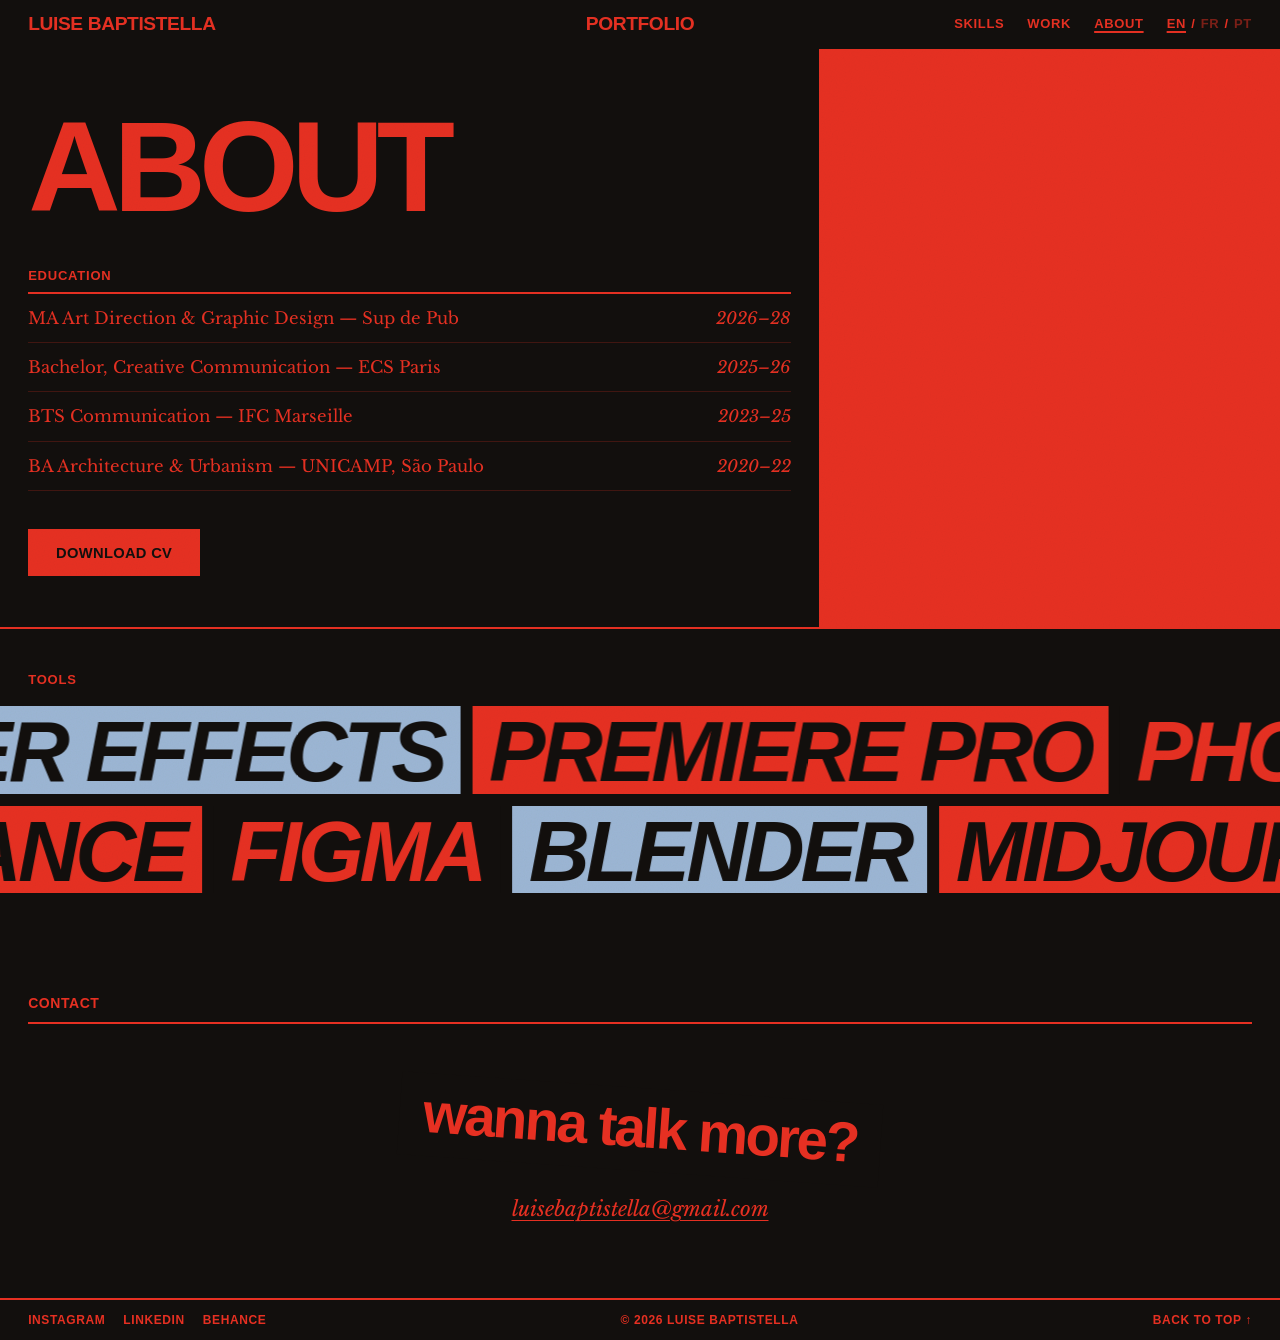
==== about.html @ b0c8f640 "Add files via upload" ====
<!doctype html>
<html lang="en">
<head>
  <meta charset="utf-8">
  <meta name="viewport" content="width=device-width, initial-scale=1">
  <title>About — Luise Baptistella</title>
  <meta name="description" content="Portfolio of Luise Baptistella, creative director & designer: brand identity, art direction, motion design and social content.">
  <meta name="theme-color" content="#120F0D">
  <link rel="preconnect" href="https://fonts.googleapis.com">
  <link rel="preconnect" href="https://fonts.gstatic.com" crossorigin>
  <link href="https://fonts.googleapis.com/css2?family=Libre+Baskerville:ital,wght@0,400;0,700;1,400&display=swap" rel="stylesheet">
  <!-- Switzer Black: free Helvetica-style grotesk (Fontshare, free for commercial use) -->
  <link href="https://api.fontshare.com/v2/css?f[]=switzer@900,901&display=swap" rel="stylesheet">
  <link rel="stylesheet" href="styles.css">
</head>
<body class="page" data-title-key="meta.title.about">
  <a class="skip" href="#main" data-i18n="skip">Skip to content</a>

  <!-- ============ HEADER ============ -->
  <header class="nav is-solid" id="top">
    <a class="nav__logo" href="index.html">Luise Baptistella</a>
    <span class="nav__title" data-i18n="nav.portfolio">Portfolio</span>
    <div class="nav__right">
      <button class="nav__menu" type="button" aria-expanded="false" aria-controls="nav-links"><span data-i18n="nav.menu">Menu</span> <span class="nav__burger" aria-hidden="true"></span></button>
      <nav class="nav__links" id="nav-links" aria-label="Main">
        <a href="index.html#skills" data-i18n="nav.skills">Skills</a>
        <a href="index.html#work" data-i18n="nav.work">Work</a>
        <a href="about.html" data-i18n="nav.about" aria-current="page">About</a>
        <span class="nav__lang" role="group" aria-label="Language / Langue / Idioma">
          <button type="button" data-lang="en" aria-pressed="true">EN</button><span aria-hidden="true">/</span><button type="button" data-lang="fr" aria-pressed="false">FR</button><span aria-hidden="true">/</span><button type="button" data-lang="pt" aria-pressed="false">PT</button>
        </span>
      </nav>
    </div>
  </header>

  <main id="main">

    <!-- ============ ABOUT (black, full width) ============ -->
    <section class="about about--page" id="about" aria-labelledby="about-title">
      <div class="about__main">
        <div class="about__text">
          <h1 class="about__title" id="about-title" data-i18n="about.title">About</h1>
          <div class="about__edu">
            <h3 data-i18n="about.edu">Education</h3>
            <ul>
              <li><span><span data-i18n="edu.master">MA Art Direction &amp; Graphic Design</span> — Sup de Pub</span><span>2026–28</span></li>
              <li><span><span data-i18n="edu.bachelor">Bachelor, Creative Communication</span> — ECS Paris</span><span>2025–26</span></li>
              <li><span>BTS Communication — IFC Marseille</span><span>2023–25</span></li>
              <li><span><span data-i18n="edu.licence">BA Architecture &amp; Urbanism</span> — UNICAMP, São Paulo</span><span>2020–22</span></li>
            </ul>
          </div>
          <a class="pill pill--paper" href="assets/cv-luise-baptistella.pdf" download data-i18n="about.cv">Download CV</a>
        </div>
        <figure class="about__media">
          <video class="about__video" src="assets/about.mp4" poster="assets/about.jpg" autoplay muted loop playsinline preload="metadata" aria-label="Luise Baptistella"></video>
        </figure>
      </div>

      <div class="tools">
        <h3 class="tools__label" data-i18n="about.tools">Tools</h3>
        <div class="marquee tools__row" data-marquee="left">
          <ul class="marquee__track" aria-label="Design &amp; video">
            <li><span class="tag tag--1">After Effects</span></li>
            <li><span class="tag tag--2">Premiere Pro</span></li>
            <li><span class="tag tag--3">Photoshop</span></li>
            <li><span class="tag tag--5">Illustrator</span></li>
            <li><span class="tag tag--2">InDesign</span></li>
            <li><span class="tag tag--4">DaVinci</span></li>
          </ul>
        </div>
        <div class="marquee tools__row" data-marquee="right">
          <ul class="marquee__track" aria-label="3D &amp; AI">
            <li><span class="tag tag--3">Figma</span></li>
            <li><span class="tag tag--1">Blender</span></li>
            <li><span class="tag tag--2">Midjourney</span></li>
            <li><span class="tag tag--4">Higgsfield</span></li>
            <li><span class="tag tag--5">Nano Banana</span></li>
            <li><span class="tag tag--3">Kling</span></li>
            <li><span class="tag tag--2">Seedance</span></li>
          </ul>
        </div>
      </div>
    </section>

    <!-- ============ CONTACT ============ -->
    <section class="contact" id="contact" aria-labelledby="contact-title">
      <div class="section-head">
        <h2 id="contact-title" data-i18n="contact.title">Contact</h2>
      </div>
      <div class="contact__cta">
        <a class="contact__card" href="contact.html" data-i18n="contact.cta">wanna talk more?</a>
        <a class="contact__mail" href="mailto:luisebaptistella@gmail.com">luisebaptistella@gmail.com</a>
      </div>
    </section>
  </main>

  <footer class="footer">
    <nav class="footer__social" aria-label="Social">
      <a href="https://www.instagram.com/coloredbylou/">Instagram</a>
      <a href="https://www.linkedin.com/in/luisebaptistella/">LinkedIn</a>
      <a href="https://www.behance.net/luisebaptist">Behance</a>
    </nav>
    <span>© 2026 Luise Baptistella</span>
    <a href="#top" data-i18n="footer.top">Back to top ↑</a>
  </footer>

  <script src="i18n.js"></script>
  <script src="projects.js"></script>
  <script src="script.js"></script>
</body>
</html>
---- styles.css ----
/* =========================================================
   Tokens
   ========================================================= */

:root {
  --bg: #120F0D;        /* page background (black) */
  --ink: #120F0D;       /* black */
  --light: #E63022;     /* red-orange: text on dark, light panels */
  --accent: #9CB6D4;    /* light blue, the one accent: hovers, active states, logo band */

  --display: "Switzer", "Helvetica Neue", Helvetica, Arial, sans-serif;   /* always weight 900 */
  --text: "Baskerville", "Libre Baskerville", "Baskerville Old Face", Georgia, serif;

  --pad: clamp(16px, 2.2vw, 32px);
  --ease: cubic-bezier(.7, 0, .2, 1);
}

*, *::before, *::after { box-sizing: border-box; }

html { scroll-behavior: smooth; -webkit-text-size-adjust: 100%; overflow-x: clip; }

body {
  margin: 0;
  background: var(--bg);
  color: var(--light);
  font-family: var(--text);
  font-size: 18px;
  line-height: 1.45;
  -webkit-font-smoothing: antialiased;
  overflow-x: clip;
}

/* Paper grain over everything */
body::after {
  content: "";
  position: fixed;
  inset: 0;
  z-index: 100;
  pointer-events: none;
  opacity: .07;
  mix-blend-mode: multiply;
  background-image: url("data:image/svg+xml;utf8,<svg xmlns='http://www.w3.org/2000/svg' width='180' height='180'><filter id='n'><feTurbulence type='fractalNoise' baseFrequency='.85' numOctaves='2' stitchTiles='stitch'/></filter><rect width='100%' height='100%' filter='url(%23n)'/></svg>");
}

a { color: inherit; }
figure { margin: 0; }
svg { display: block; }

:focus-visible { outline: 3px solid var(--accent); outline-offset: 3px; }

.skip { position: absolute; left: -9999px; }
.skip:focus { left: 16px; top: 16px; z-index: 200; background: var(--ink); color: var(--light); padding: 8px 12px; }

/* Shared bits ------------------------------------------- */
/* Small italic number before a title: only the skill page uses it now (the home page dropped its numbers) */
.kicker {
  font: italic 400 16px/1 var(--text);
  letter-spacing: 0;
  text-transform: none;
}

.section-head {
  display: flex;
  justify-content: space-between;
  align-items: baseline;
  gap: 16px;
  padding-bottom: 12px;
  border-bottom: 2px solid var(--light);
}
.section-head h2 {
  display: flex;
  align-items: baseline;
  gap: .9em;
  margin: 0;
  font: 900 14px/1 var(--display);
  letter-spacing: .04em;
  text-transform: uppercase;
}

.only-touch { display: none; }
@media (hover: none), (pointer: coarse), (max-width: 760px) {
  .only-fine { display: none; }
  .only-touch { display: inline; }
}

.pill {
  display: inline-flex;
  align-items: center;
  gap: .6em;
  padding: 1.15em 1.9em 1.05em;
  border: 0;
  background: var(--ink);
  color: var(--light);
  font: 900 clamp(14px, 1.15vw, 17px)/1 var(--display);
  letter-spacing: .02em;
  text-transform: uppercase;
  text-decoration: none;
  cursor: pointer;
  transition: background-color .2s, color .2s, transform .3s var(--ease);
}
.pill:hover { background: var(--accent); color: var(--ink); transform: translateY(-2px); }
.pill--paper { background: var(--light); color: var(--ink); }

/* =========================================================
   Header
   ========================================================= */
/* One row: name left, PORTFOLIO centred, links right. See-through at the very top
   of the opening; as soon as the page scrolls the bar turns ink (.is-solid). */
.nav {
  position: fixed;
  top: 0;
  left: 0;
  right: 0;
  z-index: 50;
  display: grid;
  grid-template-columns: 1fr auto 1fr;
  align-items: center;
  gap: 16px;
  padding: clamp(16px, 1.8vw, 26px) var(--pad);
  border-bottom: 2px solid transparent;
  color: var(--light);
  font: 900 clamp(13px, 1vw, 15px)/1 var(--display);
  letter-spacing: .05em;
  text-transform: uppercase;
  transition: background-color .3s, border-color .3s, padding .3s;
}
.nav.is-solid { padding-block: 14px; background: var(--ink); border-bottom-color: var(--ink); }

.nav__logo,
.nav__title {
  font-size: clamp(16px, 1.5vw, 22px);
  letter-spacing: -.02em;
  white-space: nowrap;
}
.nav__logo { justify-self: start; color: inherit; text-decoration: none; }
.nav__title { justify-self: center; }
.nav__right { justify-self: end; }
/* The opening's title already says this: back once it has scrolled away or the phone menu opens */
.nav__logo,
.nav__title { transition: opacity .3s, visibility .3s; }
body:has(.opening) .nav:not(.is-past-opening):not(.is-open) .nav__logo,
body:has(.opening) .nav:not(.is-past-opening):not(.is-open) .nav__title { opacity: 0; visibility: hidden; }

.nav__links { display: flex; align-items: center; gap: clamp(14px, 1.8vw, 30px); }
.nav__links a { color: inherit; text-decoration: none; white-space: nowrap; }
.nav__links a:hover,
.nav__links a[aria-current="page"],
.nav__logo:hover { text-decoration: underline; text-decoration-thickness: 2px; text-underline-offset: .25em; }

.nav__lang { display: flex; align-items: center; gap: .4em; }
.nav__lang button {
  padding: 0;
  border: 0;
  background: none;
  color: inherit;
  font: inherit;
  letter-spacing: inherit;
  opacity: .5;
  cursor: pointer;
}
.nav__lang button[aria-pressed="true"] { opacity: 1; text-decoration: underline; text-decoration-thickness: 2px; text-underline-offset: .25em; }
.nav__lang button:hover { opacity: 1; }

/* Phone: links move into a full-screen red menu */
.nav__menu {
  display: none;
  align-items: center;
  gap: 10px;
  padding: 6px 0;
  border: 0;
  background: none;
  color: inherit;
  font: inherit;
  letter-spacing: inherit;
  text-transform: inherit;
  cursor: pointer;
}
.nav__burger { position: relative; width: 16px; height: 8px; border-block: 2.5px solid currentColor; transition: transform .3s var(--ease); }
.nav.is-open .nav__burger { transform: rotate(90deg); }

/* =========================================================
   Hero
   ========================================================= */
.sr-only {
  position: absolute;
  width: 1px;
  height: 1px;
  overflow: hidden;
  clip-path: inset(50%);
  white-space: nowrap;
}

/* Opening: 16:9 light that follows the cursor (opening.js). Its colours come from the
   reference image, not the site palette. The background is the still frame without WebGL. */
.opening {
  position: relative;
  container-type: inline-size;   /* the title is sized from this frame's width */
  aspect-ratio: 16 / 9;
  overflow: hidden;
  background:
    radial-gradient(82% 62% at 50% 100%, #d14526 72%, transparent 100%),
    linear-gradient(to top, #bb352a, transparent 20%),
    linear-gradient(102deg, transparent 47%, #b56933 53%, transparent 58%),
    var(--ink);
}
.opening__light { position: absolute; inset: 0; display: block; width: 100%; height: 100%; }
/* Darkens behind the header so it reads when the band passes under it */
.opening::after {
  content: "";
  position: absolute;
  inset: 0 0 auto;
  height: calc(var(--nav-h, 60px) * 1.6);
  background: linear-gradient(to bottom, rgb(18 15 13 / .8), transparent);
  pointer-events: none;
}
/* LUISE centred over BAPTISTELLA, at the same size. BAPTISTELLA's letters run from one edge of the
   frame to the other and stand on the bottom edge, so its black runs into the page. opening.js keeps
   light behind them. Read from rendered pixels, in em: BAPTISTELLA's letters are 6.0783 wide; .0167 is
   the baseline to the line box's bottom; the shifts centre the letters, not their spacing. */
.opening__title {
  position: absolute;
  left: 0;
  right: 0;
  bottom: calc(-.0167em - 1px);
  display: flex;
  flex-direction: column;
  align-items: center;
  margin: 0;
  color: var(--ink);
  font: 900 calc(100vw / 6.0783)/.76 var(--display);
  font-size: calc(100cqw / 6.0783);
  letter-spacing: -.05em;
  text-transform: uppercase;
  white-space: nowrap;
  pointer-events: none;
}
.opening__title span { transform: translateX(-.0497em); }
.opening__title span:first-of-type { transform: translateX(-.032em); }

/* Full-screen showreel, edge to edge. Not on the page for now: the opening took its place */
.hero { height: 100vh; height: 100svh; }
.reel { height: 100%; }
.reel__screen {
  position: relative;
  height: 100%;
  overflow: hidden;
  background: var(--ink);
  color: var(--light);
}
.reel__video { position: absolute; inset: 0; width: 100%; height: 100%; object-fit: cover; }
/* Placeholder until the showreel goes in: drifting stripes and a playhead */
.reel__stripes {
  position: absolute;
  inset: 0;
  background: repeating-linear-gradient(115deg, transparent 0 46px, rgb(230 48 34 / .08) 46px 48px);
  animation: drift 20s linear infinite;
}
@keyframes drift { to { background-position: 530px 0; } }
.reel__playhead {
  position: absolute;
  top: 0;
  bottom: 0;
  left: 0;
  width: 3px;
  background: var(--accent);
  animation: scrub 9s var(--ease) infinite alternate;
}
@keyframes scrub { from { left: 6%; } to { left: 94%; } }
/* Darkens the top (header) and bottom (title) so white text reads over any frame */
.reel__screen::after {
  content: "";
  position: absolute;
  inset: 0;
  background: linear-gradient(to bottom, rgb(18 15 13 / .55) 0, transparent 18%, transparent 58%, rgb(18 15 13 / .75) 100%);
  pointer-events: none;
}
.reel__bottom {
  position: absolute;
  z-index: 1;
  inset: auto var(--pad) clamp(24px, 3vw, 48px);
  display: flex;
  justify-content: space-between;
  align-items: flex-end;
  gap: 24px;
}
.reel__title {
  margin: 0;
  font: 900 clamp(44px, 9vw, 160px)/.8 var(--display);
  letter-spacing: -.05em;
  text-transform: uppercase;
}
.reel__title em {
  display: block;
  margin-top: .35em;
  font: italic 400 clamp(16px, 1.6vw, 26px)/1 var(--text);
  letter-spacing: 0;
  text-transform: none;
}

/* =========================================================
   Skills list + floating project preview
   ========================================================= */
.skills { padding: clamp(80px, 11vw, 170px) var(--pad) clamp(60px, 8vw, 120px); }

.skills__list {
  position: relative;
  z-index: 2;            /* text sits above the floating card */
  margin: 0;
  padding: 0;
  list-style: none;
}
.skill {
  display: grid;
  grid-template-columns: clamp(32px, 4vw, 64px) 1fr auto;
  align-items: center;
  gap: 16px;
  padding: .14em 0 .08em;
  border-bottom: 2px solid var(--light);
  color: var(--light);
  font-size: clamp(2.4rem, 6.4vw, 7rem);
  text-decoration: none;
  transition: color .25s;
}
.skill:focus-visible { outline-offset: -3px; }
.skill__num { font: italic 400 clamp(14px, 1.2vw, 18px)/1 var(--text); }
.skill__name {
  font-family: var(--display);
  font-weight: 900;
  line-height: .95;
  letter-spacing: -.045em;
  transition: transform .45s var(--ease);
}
.skill__proj {
  font: italic 400 clamp(14px, 1.2vw, 18px)/1.2 var(--text);
  text-align: right;
  clip-path: inset(0 0 100% 0);
  transform: translateY(.6em);
  transition: clip-path .4s var(--ease), transform .4s var(--ease);
}

.skills__list.has-active .skill { color: rgb(230 48 34 / .3); }
.skills__list .skill.is-active { color: var(--light); }
.skill.is-active .skill__name { color: var(--accent); transform: translateX(.12em); }
.skill.is-active .skill__proj { clip-path: inset(0 0 -10% 0); transform: none; }

.preview {
  position: fixed;
  top: 0;
  left: 0;
  z-index: 1;
  width: clamp(240px, 24vw, 380px);
  aspect-ratio: 4 / 5;
  pointer-events: none;
  visibility: hidden;
  transition: visibility 0s .6s;
}
.preview.is-on { visibility: visible; transition-delay: 0s; }
.preview > .preview__card {
  position: absolute;
  inset: 0;
  clip-path: inset(100% 0 0 0);
  transition: clip-path .55s var(--ease);
}
.preview__card.is-active { clip-path: inset(0 0 0 0); }

/* Touch: the card docks bottom-right instead of following a cursor */
.preview.is-docked {
  top: auto;
  left: auto;
  right: 16px;
  bottom: 16px;
  z-index: 30;
  width: min(44vw, 240px);
  transform: none !important;
}
.preview__media { position: absolute; inset: 0; width: 100%; height: 100%; object-fit: cover; background: var(--ink); }
.preview__cap {
  position: absolute;
  left: 0;
  bottom: 0;
  padding: 6px 8px 5px;
  background: var(--ink);
  color: var(--light);
  font: 900 12px/1 var(--display);
  letter-spacing: .05em;
  text-transform: uppercase;
}

/* =========================================================
   Selected work (bordered grid)
   ========================================================= */
.work { padding: 0 var(--pad) clamp(60px, 9vw, 140px); }

.work__grid {
  display: grid;
  grid-template-columns: repeat(4, 1fr);
  gap: 2px;
  margin-top: 28px;
  border: 2px solid var(--ink);
  background: var(--ink);
}
.tile {
  display: flex;
  flex-direction: column;
  min-width: 0;
  background: var(--light);
  color: var(--ink);
  text-decoration: none;
}
.tile__head {
  display: flex;
  justify-content: space-between;
  align-items: center;
  gap: 8px;
  padding: .5em .45em .4em;
  border-bottom: 2px solid var(--ink);
  font: 900 clamp(17px, 1.9vw, 34px)/1 var(--display);
  letter-spacing: -.035em;
  text-transform: uppercase;
  transition: background-color .2s, color .2s;
}
.arrow { flex: none; width: .8em; height: .8em; fill: none; stroke: currentColor; stroke-width: 3.2; }
.tile__img { display: block; height: clamp(320px, 32vw, 520px); overflow: hidden; background: var(--ink); }
.tile__img img { display: block; width: 100%; height: 100%; object-fit: cover; transition: transform .6s var(--ease); }
.tile__meta {
  padding: .7em .8em;
  border-top: 2px solid var(--ink);
  font-size: 15px;
  font-style: italic;
}
.tile:hover .tile__head { background: var(--accent); color: var(--ink); }
.tile:hover .tile__img img { transform: scale(1.05); }

/* =========================================================
   About: black, edge to edge. The video sets the height.
   ========================================================= */
.about {
  margin-bottom: clamp(60px, 9vw, 140px);
  background: var(--ink);
  color: var(--light);
}
.about__main {
  display: grid;
  grid-template-columns: 1fr clamp(320px, 36vw, 560px);
}
.about__text {
  display: flex;
  flex-direction: column;
  padding: clamp(28px, 4vw, 64px) var(--pad);
}
.about__title {
  margin: .12em 0 auto;
  padding-bottom: .4em;
  font: 900 clamp(48px, 10vw, 168px)/.8 var(--display);
  letter-spacing: -.055em;
  text-transform: uppercase;
}
.about__edu { margin-bottom: clamp(24px, 3vw, 40px); }
.about__edu h3 {
  margin: 0;
  padding-bottom: 10px;
  border-bottom: 2px solid var(--light);
  font: 900 13px/1 var(--display);
  letter-spacing: .06em;
  text-transform: uppercase;
}
.about__edu ul { margin: 0; padding: 0; list-style: none; }
.about__edu li {
  display: flex;
  justify-content: space-between;
  gap: 12px;
  padding: 12px 0;
  border-bottom: 1px solid rgb(230 48 34 / .22);
  font-size: clamp(16px, 1.3vw, 19px);
}
.about__edu li > span:last-child { font-style: italic; white-space: nowrap; }
.about__text .pill { align-self: flex-start; }

/* 4:5 portrait video; stretches with the row and crops if the text is taller */
.about__media {
  position: relative;
  aspect-ratio: 4 / 5;
  align-self: stretch;
  overflow: hidden;
  background: var(--light);
}
.about__video { position: absolute; inset: 0; width: 100%; height: 100%; object-fit: cover; }

/* Tools: two rows of tags, the first drifts left, the second right */
.tools { padding: clamp(28px, 3.4vw, 52px) 0 clamp(32px, 4vw, 64px); border-top: 2px solid var(--light); }
.tools__label {
  margin: 0 var(--pad) clamp(14px, 1.6vw, 22px);
  font: 900 13px/1 var(--display);
  letter-spacing: .06em;
  text-transform: uppercase;
}
.tools__row + .tools__row { margin-top: clamp(8px, .9vw, 14px); }
.tools__row li { padding-right: clamp(8px, .9vw, 14px); }
.tag {
  display: block;
  padding: .1em .2em .02em;
  font: italic 900 clamp(40px, 6.6vw, 112px)/.92 var(--display);
  letter-spacing: -.045em;
  text-transform: uppercase;
  white-space: nowrap;
}
.tag--1 { background: var(--accent); color: var(--ink); }
.tag--2 { background: var(--light); color: var(--bg); }
.tag--3 { background: var(--bg); color: var(--light); }
.tag--4 { background: var(--light); color: var(--ink); }
.tag--5 { background: var(--bg); color: var(--accent); }

/* =========================================================
   Worked with: logo carousel
   ========================================================= */
.clients {
  display: flex;
  align-items: stretch;
  border-block: 2px solid var(--ink);
  background: var(--accent);
  color: var(--light);
}
.clients__tab {
  flex: none;
  display: flex;
  align-items: center;
  padding: 0 clamp(14px, 1.6vw, 24px);
  border-right: 2px solid var(--ink);
  background: var(--bg);
  color: var(--light);
  font: 900 12px/1 var(--display);
  letter-spacing: .07em;
  text-transform: uppercase;
}
.marquee { overflow: hidden; }
.clients .marquee { flex: 1; min-width: 0; height: clamp(96px, 9vw, 140px); }
.marquee.is-static { overflow-x: auto; }
.marquee__track {
  display: flex;
  align-items: center;
  width: max-content;
  height: 100%;
  margin: 0;
  padding: 0;
  list-style: none;
  will-change: transform;
}
/* Logos are white artwork. Each one sets --s (in index.html) so they read at the same visual size */
.logo {
  --h: clamp(36px, 3.8vw, 58px);
  display: flex;
  align-items: center;
  padding: 0 clamp(32px, 4vw, 72px);
}
.logo img { display: block; width: auto; height: calc(var(--h) * var(--s, 1)); filter: brightness(0); }  /* white artwork shown black on the light band */

/* =========================================================
   No brief: all black, posters follow the cursor
   ========================================================= */
.nobrief {
  position: relative;
  isolation: isolate;          /* the title's blend mode only mixes with the posters */
  display: grid;
  place-items: center;
  height: 100vh;
  height: 100svh;
  overflow: hidden;
  background: var(--ink);
  color: var(--light);
  cursor: crosshair;
  touch-action: manipulation;
}
.nobrief__stage { position: absolute; inset: 0; z-index: 1; pointer-events: none; }
.nobrief__poster {
  position: absolute;
  display: block;
  width: clamp(150px, 17vw, 280px);
  height: auto;
  will-change: transform;
}
.nobrief__text {
  position: relative;
  z-index: 2;
  padding: 0 var(--pad);
  text-align: center;
  mix-blend-mode: difference;  /* stays readable on top of any poster */
  pointer-events: none;
}
.nobrief__title {
  margin: 0;
  font: 900 clamp(48px, 9vw, 160px)/.86 var(--display);
  letter-spacing: -.05em;
}

/* =========================================================
   Contact + footer
   ========================================================= */
.contact {
  padding: clamp(32px, 4vw, 56px) var(--pad) clamp(48px, 6vw, 88px);
  background: var(--bg);
}
.contact__cta {
  display: flex;
  flex-direction: column;
  align-items: center;
  gap: clamp(18px, 2vw, 28px);
  margin-top: clamp(36px, 5vw, 64px);
}
/* Small black rectangle, tilted a little to the right; straightens on hover */
.contact__card {
  display: inline-block;
  padding: .22em .42em .26em;
  background: var(--ink);
  color: var(--light);
  font: 900 clamp(30px, 4.4vw, 68px)/1 var(--display);
  letter-spacing: -.045em;
  text-decoration: none;
  transform: rotate(4deg);
  transition: transform .5s var(--ease);
}
.contact__card:hover { transform: rotate(1deg) scale(1.03); }
.contact__mail {
  color: var(--light);
  font: italic 400 clamp(16px, 1.6vw, 22px)/1.2 var(--text);
  text-decoration: underline;
  text-decoration-thickness: 1px;
  text-underline-offset: .2em;
  overflow-wrap: anywhere;
}
.contact__mail:hover { color: var(--accent); }

.footer {
  display: flex;
  border-top: 2px solid var(--light);
  flex-wrap: wrap;
  justify-content: space-between;
  align-items: center;
  gap: 12px 24px;
  padding: 14px var(--pad);
  background: var(--bg);
  font: 900 12px/1 var(--display);
  letter-spacing: .05em;
  text-transform: uppercase;
}
.footer a { text-decoration: none; }
.footer a:hover { color: var(--accent); }
.footer__social { display: flex; flex-wrap: wrap; gap: 8px 18px; }

/* =========================================================
   Project view (full-screen dialog)
   ========================================================= */
html.has-dialog { overflow: hidden; }
.project {
  width: 100%;
  max-width: none;
  height: 100%;
  max-height: none;
  margin: 0;
  padding: 0;
  border: 0;
  overflow-y: auto;
  background: var(--ink);
  color: var(--light);
  overscroll-behavior: contain;
}
.project[open] { animation: project-in .6s var(--ease); }
@keyframes project-in { from { clip-path: inset(100% 0 0 0); } to { clip-path: inset(0); } }
.project::backdrop { background: var(--ink); }

.project__bar {
  position: sticky;
  top: 0;
  z-index: 2;
  display: flex;
  justify-content: space-between;
  align-items: center;
  padding: 14px var(--pad);
  border-bottom: 2px solid var(--light);
  background: var(--ink);
  font: 900 13px/1 var(--display);
  letter-spacing: .06em;
  text-transform: uppercase;
}
.project__close {
  padding: 10px 14px 9px;
  border: 0;
  background: var(--light);
  color: var(--ink);
  font: inherit;
  letter-spacing: inherit;
  text-transform: inherit;
  cursor: pointer;
}
.project__close:hover { background: var(--accent); color: var(--ink); }

/* A project's opening video: the first thing on its page, whole, fitting the screen under the bar */
.project__hero video {
  display: block;
  width: 100%;
  max-height: calc(100vh - 62px);
  max-height: calc(100svh - 62px);
  object-fit: contain;
  background: var(--ink);
}

.project__body {
  display: grid;
  grid-template-columns: 1fr 1fr;
  gap: clamp(20px, 3vw, 48px) clamp(24px, 4vw, 72px);
  padding: clamp(28px, 4vw, 64px) var(--pad) clamp(40px, 6vw, 96px);
}
.project__title {
  grid-column: 1 / -1;
  margin: 0;
  font: 900 clamp(52px, 11vw, 200px)/.82 var(--display);
  letter-spacing: -.055em;
  text-transform: uppercase;
}
.project__meta { margin: 0; align-self: start; }
.project__meta div {
  display: grid;
  grid-template-columns: 8rem 1fr;
  gap: 12px;
  padding: 12px 0;
  border-bottom: 1px solid rgb(230 48 34 / .22);
}
.project__meta div:first-child { border-top: 2px solid var(--light); }
.project__meta dt, .project__deliv h3 {
  margin: 0;
  font: 900 13px/1.3 var(--display);
  letter-spacing: .06em;
  text-transform: uppercase;
}
.project__meta dd { margin: 0; font-size: 17px; font-style: italic; }
.project__text { grid-row: span 2; font-size: clamp(18px, 1.5vw, 23px); line-height: 1.45; }
.project__text p { margin: 0 0 1em; }
.project__deliv h3 { padding-bottom: 10px; border-bottom: 2px solid var(--light); }
.project__deliv ul { display: flex; flex-wrap: wrap; gap: 6px; margin: 12px 0 0; padding: 0; list-style: none; }
.project__deliv li {
  padding: 6px 9px 5px;
  background: var(--light);
  color: var(--ink);
  font: 900 12px/1 var(--display);
  letter-spacing: .04em;
  text-transform: uppercase;
}
/* Gallery: centered column at half the page width (full width on phones) */
.project__media { grid-column: 1 / -1; justify-self: center; display: grid; gap: clamp(12px, 1.6vw, 24px); width: 50%; }
.project__media img, .project__media video { display: block; width: 100%; height: auto; background: #000; }
.project__next {
  grid-column: 1 / -1;
  justify-self: start;
  padding: 0;
  border: 0;
  background: none;
  color: var(--light);
  font: 900 clamp(28px, 4vw, 64px)/1 var(--display);
  letter-spacing: -.04em;
  text-transform: uppercase;
  text-align: left;
  cursor: pointer;
}
.project__next span { display: block; margin-bottom: .3em; font: italic 400 16px/1 var(--text); letter-spacing: 0; text-transform: none; }
.project__next:hover { color: var(--accent); }
.project__meta div[hidden] { display: none; }

/* A project's posts: one row, full width, moved with the arrows, a swipe or the keyboard */
.project__media--wide { width: 100%; min-width: 0; grid-template-columns: minmax(0, 1fr); }
.posts { min-width: 0; }
.posts__head {
  display: flex;
  align-items: center;
  justify-content: space-between;
  gap: 16px;
  padding-bottom: 10px;
  margin-bottom: clamp(14px, 1.6vw, 22px);
  border-bottom: 2px solid var(--light);
}
.posts__title { margin: 0; font: 900 13px/1.3 var(--display); letter-spacing: .06em; text-transform: uppercase; }
.posts__title span { font: italic 400 15px/1 var(--text); letter-spacing: 0; text-transform: none; }
.posts__nav { display: flex; gap: 8px; min-height: 52px; }
.posts__nav[hidden] { display: none; }
.posts__head:has(.posts__nav[hidden]) { min-height: 52px; }   /* same height with or without arrows */
.posts__btn {
  display: grid;
  place-items: center;
  width: 52px;
  height: 52px;
  padding: 0;
  border: 2px solid var(--light);
  background: none;
  color: var(--light);
  font-size: 22px;
  cursor: pointer;
  transition: background-color .2s, border-color .2s, color .2s;
}
.posts__btn:hover:not(:disabled), .posts__btn:focus-visible { background: var(--accent); border-color: var(--accent); color: var(--ink); }
.posts__btn:active:not(:disabled) { background: var(--accent); border-color: var(--accent); color: var(--ink); }
.posts__btn:disabled { opacity: .3; cursor: default; }
.posts__track {
  position: relative;                    /* posts' offsetLeft is measured from the row */
  display: flex;
  gap: clamp(12px, 1.4vw, 20px);
  margin: 0;
  padding: 0;
  list-style: none;
  overflow-x: auto;
  overscroll-behavior-x: contain;
  scroll-snap-type: x mandatory;
  scrollbar-width: none;
}
.posts__track::-webkit-scrollbar { display: none; }
.posts__item { flex: none; scroll-snap-align: start; }
.project__media .posts__item img { display: block; width: auto; height: min(62vh, 560px); background: #000; }
.project__media .posts__item video { display: block; width: auto; height: min(70vh, 640px); aspect-ratio: 9 / 16; background: #000; }

/* =========================================================
   Sub-pages: skill pages (skill.html?s=…) and About (about.html)
   ========================================================= */
.page #main { padding-top: var(--nav-h, 56px); }   /* clears the fixed header */
.about--page { margin-bottom: 0; }

/* Contact page: title and address on one side, the form on the other */
.contactpage {
  display: grid;
  grid-template-columns: 1fr 1fr;
  gap: clamp(32px, 5vw, 80px);
  padding: clamp(28px, 4vw, 64px) var(--pad) clamp(64px, 8vw, 120px);
}
.contactpage__title {
  margin: 0 0 .28em;
  font: 900 clamp(48px, 10vw, 168px)/.8 var(--display);
  letter-spacing: -.055em;
  text-transform: uppercase;
}
.form { display: grid; grid-template-columns: 1fr 1fr; gap: clamp(24px, 2.4vw, 36px) clamp(18px, 2vw, 32px); }
.form[hidden] { display: none; }
.field { min-width: 0; }
.field--wide, .form__failed { grid-column: 1 / -1; }
.field label {
  display: block;
  margin-bottom: 8px;
  font: 900 13px/1.3 var(--display);
  letter-spacing: .06em;
  text-transform: uppercase;
}
.field label em { margin-left: .3em; font: italic 400 14px/1 var(--text); letter-spacing: 0; text-transform: none; }
.field__hint { margin: 0 0 12px; font: italic 400 16px/1.3 var(--text); }
.field input, .field textarea {
  display: block;
  width: 100%;
  padding: 8px 0;
  border: 0;
  border-bottom: 2px solid var(--light);
  border-radius: 0;
  background: none;
  color: var(--light);
  font: 400 clamp(17px, 1.4vw, 20px)/1.4 var(--text);
}
.field textarea { padding: 12px 14px; border: 2px solid var(--light); resize: vertical; }
.field input:focus, .field textarea:focus, .field [aria-invalid="true"] { border-color: var(--accent); }
/* Browsers paint autofilled fields light: keep them on black */
.field input:-webkit-autofill {
  -webkit-text-fill-color: var(--light);
  box-shadow: 0 0 0 100px var(--ink) inset;
  caret-color: var(--light);
}
.field__error { margin: 8px 0 0; color: var(--accent); font: italic 400 16px/1.3 var(--text); }
.form__failed { margin: 0; font: italic 400 clamp(17px, 1.4vw, 20px)/1.4 var(--text); }
.form__failed span { color: var(--accent); }
/* Answers "wanna talk more?": the same tilted rectangle, in the opposite colours */
.form__send {
  grid-column: 1 / -1;
  justify-self: start;
  margin-top: 4px;
  padding: .22em .42em .26em;
  border: 0;
  background: var(--light);
  color: var(--ink);
  font: 900 clamp(30px, 4.4vw, 68px)/1 var(--display);
  letter-spacing: -.045em;
  cursor: pointer;
  transform: rotate(4deg);
  transition: transform .5s var(--ease), background-color .2s;
}
.form__send:hover, .form__send:focus-visible, .form__send:active { background: var(--accent); transform: rotate(1deg) scale(1.03); }
.form__send:disabled { background: var(--light); cursor: progress; opacity: .6; transform: rotate(4deg); }
.form__done:focus { outline: none; }
.form__doneTitle { margin: 0 0 .3em; font: 900 clamp(36px, 5vw, 84px)/.95 var(--display); letter-spacing: -.05em; }
.form__doneText { margin: 0; font: italic 400 clamp(18px, 1.6vw, 24px)/1.3 var(--text); }

.skillpage { padding: clamp(28px, 4vw, 64px) var(--pad) clamp(60px, 8vw, 120px); }
.skillpage__back {
  display: inline-block;
  margin-bottom: clamp(28px, 4vw, 56px);
  color: var(--light);
  font: 900 13px/1 var(--display);
  letter-spacing: .06em;
  text-transform: uppercase;
  text-decoration: none;
}
.skillpage__back:hover { color: var(--accent); }
.skillpage__num { margin: 0; }
.skillpage__title {
  margin: .12em 0 .25em;
  font: 900 clamp(56px, 11vw, 200px)/.84 var(--display);
  letter-spacing: -.055em;
  text-transform: uppercase;
}
.skillpage__intro { max-width: 34ch; margin: 0; font-size: clamp(20px, 2vw, 30px); line-height: 1.3; }
.skillpage__count {
  margin: clamp(32px, 4vw, 56px) 0 0;
  padding-bottom: 12px;
  border-bottom: 2px solid var(--light);
  font: 900 13px/1 var(--display);
  letter-spacing: .06em;
  text-transform: uppercase;
}

/* One row per project, image and text alternating sides */
.sproject {
  display: grid;
  grid-template-columns: 1.25fr 1fr;
  align-items: center;
  gap: clamp(24px, 4vw, 72px);
  padding: clamp(32px, 5vw, 80px) 0;
  border-bottom: 2px solid var(--light);
}
.sproject:nth-child(even) .sproject__media { order: 2; }
.sproject__media { display: block; aspect-ratio: 4 / 3; overflow: hidden; background: var(--ink); }
.sproject__media img, .sproject__media video {
  display: block;
  width: 100%;
  height: 100%;
  object-fit: cover;
  transition: transform .6s var(--ease);
}
.sproject__media:hover img, .sproject__media:hover video { transform: scale(1.04); }
.sproject__num { font: italic 400 16px/1 var(--text); }
.sproject__title {
  margin: .25em 0 .2em;
  font: 900 clamp(40px, 6vw, 104px)/.86 var(--display);
  letter-spacing: -.05em;
  text-transform: uppercase;
}
.sproject__meta { margin: 0 0 1.2em; font-size: 17px; font-style: italic; }
.sproject__text { max-width: 46ch; margin: 0 0 1.6em; font-size: clamp(17px, 1.4vw, 21px); line-height: 1.45; }

.skillpage__others { margin-top: clamp(56px, 7vw, 110px); }
.skillpage__others h2 {
  margin: 0;
  padding-bottom: 12px;
  border-bottom: 2px solid var(--light);
  font: 900 13px/1 var(--display);
  letter-spacing: .06em;
  text-transform: uppercase;
}
.skillpage__others ul { margin: 0; padding: 0; list-style: none; }
.skillpage__others a {
  display: flex;
  justify-content: space-between;
  align-items: center;
  gap: 16px;
  padding: .16em 0 .1em;
  border-bottom: 2px solid var(--light);
  color: var(--light);
  font: 900 clamp(2rem, 5vw, 5rem)/.95 var(--display);
  letter-spacing: -.045em;
  text-decoration: none;
  transition: color .2s;
}
.skillpage__others a:hover { color: var(--accent); }
.skillpage__others .arrow { width: .5em; height: .5em; }

/* =========================================================
   Phone
   ========================================================= */
@media (max-width: 760px) {
  .nav { gap: 10px; }
  .nav__logo, .nav__title { font-size: 14px; }

  .contactpage, .form { grid-template-columns: 1fr; }
  .nav__menu { display: inline-flex; }
  .nav__links { display: none; }
  .nav.is-open .nav__links {
    position: fixed;
    inset: 0;
    z-index: -1;               /* under the bar's own text, over the page */
    display: flex;
    flex-direction: column;
    align-items: flex-start;
    justify-content: center;
    gap: 6px;
    padding: 80px var(--pad) 40px;
    background: var(--bg);
    font-size: clamp(34px, 11vw, 56px);
    letter-spacing: -.035em;
  }
  .nav.is-open .nav__lang { margin-top: 28px; font-size: 18px; letter-spacing: .05em; }

  .reel__bottom { flex-direction: column; align-items: flex-start; }

  .skill { grid-template-columns: 26px 1fr; gap: 8px; font-size: clamp(2rem, 11vw, 3.4rem); }
  .skill__proj { display: none; }

  .work__grid {
    display: flex;
    overflow-x: auto;
    scroll-snap-type: x mandatory;
    margin-inline: calc(var(--pad) * -1);
    border-inline: 0;
  }
  .tile { flex: 0 0 78vw; scroll-snap-align: start; }
  .tile__img { height: 96vw; }

  .about__main { grid-template-columns: 1fr; }
  .about__title { margin-bottom: .2em; }

  .sproject { grid-template-columns: 1fr; }
  .sproject:nth-child(even) .sproject__media { order: 0; }
  .project__body { grid-template-columns: 1fr; }
  .project__media { width: 100%; }
  .posts__btn { width: 44px; height: 44px; font-size: 18px; }
  .posts__item { width: 78%; }            /* the next post peeks in: there's more to swipe */
  .project__media .posts__item img, .project__media .posts__item video { width: 100%; height: auto; }
  .project__text { grid-row: auto; }
  .project__meta div { grid-template-columns: 6.5rem 1fr; }

  .clients { flex-direction: column; }
  .clients .marquee { flex: none; height: 96px; }
  .clients__tab { padding: 10px var(--pad); border-right: 0; border-bottom: 2px solid var(--ink); }

}

/* =========================================================
   Reduced motion
   ========================================================= */
@media (prefers-reduced-motion: reduce) {
  html { scroll-behavior: auto; }
  .reel__stripes, .reel__playhead { animation: none; }
  .skill__name, .tile__img img, .sproject__media img, .sproject__media video { transition: none; }
  .project[open] { animation: none; }
  .contact__card, .form__send, .posts__btn { transition: none; }
  .nav__logo, .nav__title { transition: none; }
}
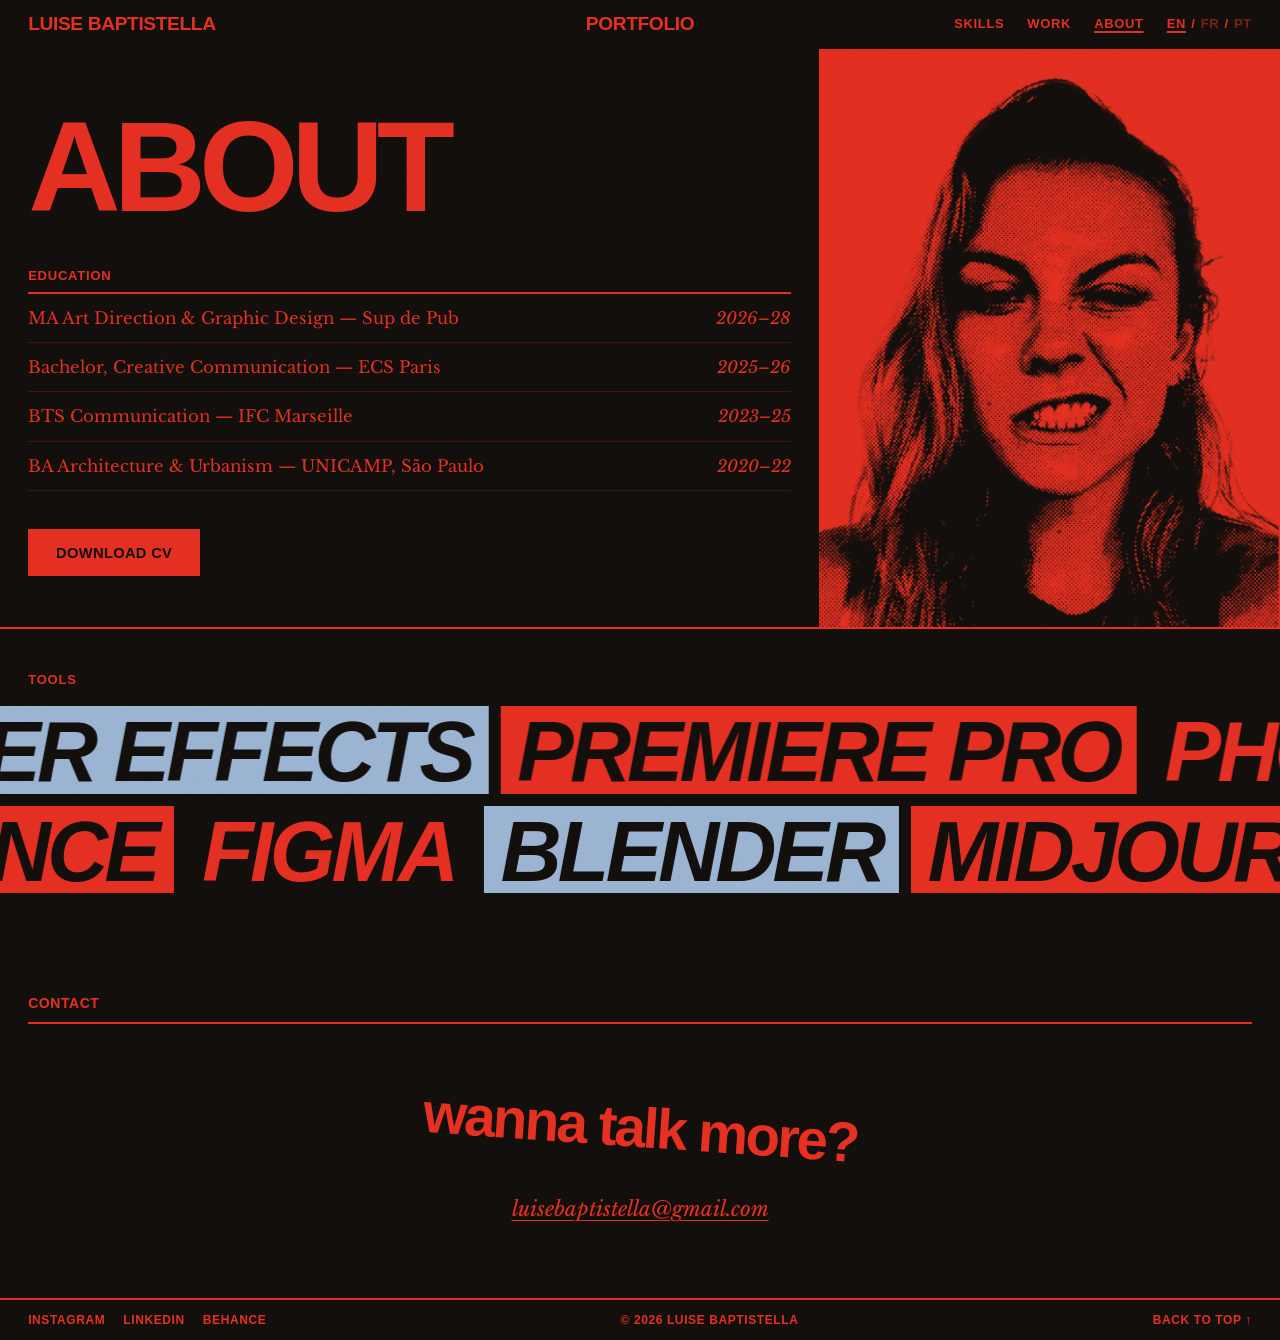
==== commit a82f2826: "Phone layout fixes and the full 366 film On phones only: - the opening is 4:5 instead of 16:9, so th" ====
--- a/about.html
+++ b/about.html
@@ -52,7 +52,7 @@
           <a class="pill pill--paper" href="assets/cv-luise-baptistella.pdf" download data-i18n="about.cv">Download CV</a>
         </div>
         <figure class="about__media">
-          <video class="about__video" src="assets/about.mp4" poster="assets/about.jpg" autoplay muted loop playsinline preload="metadata" aria-label="Luise Baptistella"></video>
+          <video class="about__video" src="assets/about.mp4" poster="assets/about.jpg" width="960" height="1200" autoplay muted loop playsinline preload="metadata" aria-label="Luise Baptistella"></video>
         </figure>
       </div>
 
--- a/styles.css
+++ b/styles.css
@@ -1000,7 +1000,21 @@
 
   .reel__bottom { flex-direction: column; align-items: flex-start; }
 
-  .skill { grid-template-columns: 26px 1fr; gap: 8px; font-size: clamp(2rem, 11vw, 3.4rem); }
+  /* The opening is taller on phones, so the light has room (opening.js adapts to any frame shape) */
+  .opening { aspect-ratio: 4 / 5; }
+
+  /* Each skill on one line, all four the same size: the size is the smaller of the old one and the
+     one that fits the language's longest name, plus the .12em nudge of the active line, beside the
+     number. --fit = that name's width in em, measured in WebKit (+.18em of room). */
+  .skill {
+    --fit: 6.56;                                    /* Social Content */
+    grid-template-columns: 26px 1fr;
+    gap: 8px;
+    font-size: min(clamp(2rem, 11vw, 3.4rem), calc((100vw - 2 * var(--pad) - 34px) / var(--fit)));
+  }
+  :lang(fr) .skill { --fit: 8.6; }                  /* Direction artistique */
+  :lang(pt) .skill { --fit: 9.13; }                 /* Identidade de marca */
+  .skill__name { white-space: nowrap; }
   .skill__proj { display: none; }
 
   .work__grid {
@@ -1015,6 +1029,10 @@
 
   .about__main { grid-template-columns: 1fr; }
   .about__title { margin-bottom: .2em; }
+  /* In one column, WebKit (Safari) shrinks the stretched 4:5 frame to nothing, since its only child is
+     positioned: the video vanished on phones. Here the video sits in the flow and sets the height. */
+  .about__media { aspect-ratio: auto; align-self: start; }
+  .about__video { position: static; display: block; height: auto; aspect-ratio: 4 / 5; }
 
   .sproject { grid-template-columns: 1fr; }
   .sproject:nth-child(even) .sproject__media { order: 0; }
